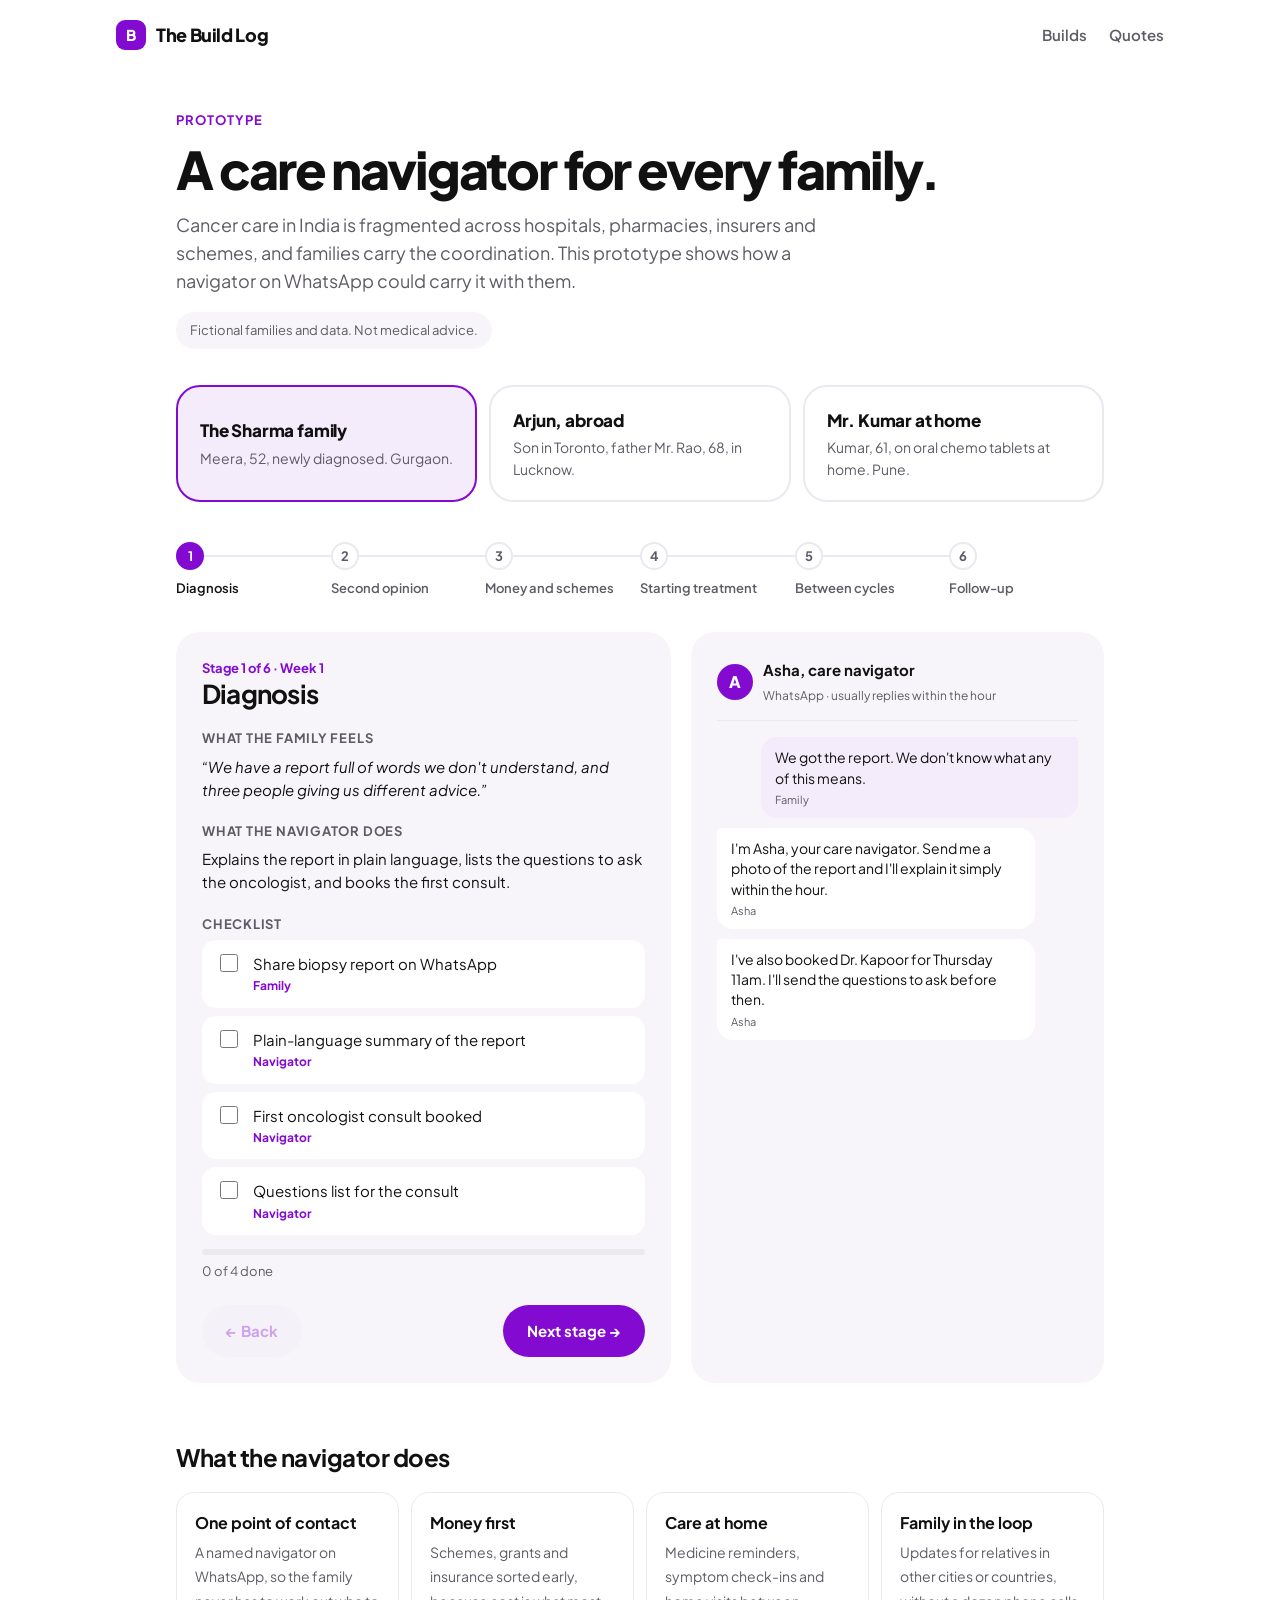
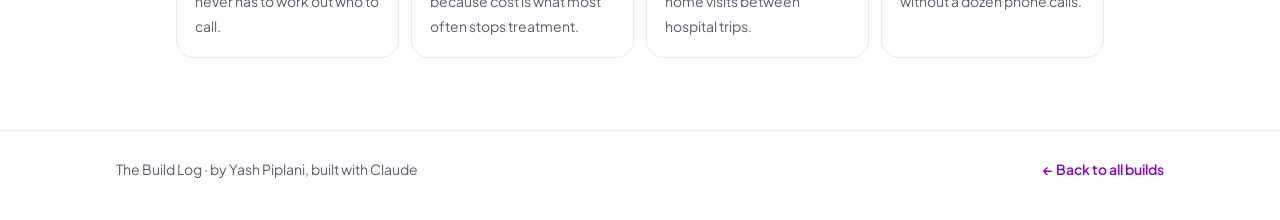
==== care-journey.html @ a48ff1d9 "Add Care Journey prototype and mark it live Co-Authored-By: Claude Opus 5.5 <noreply@anthropic.com> " ====
<!doctype html>
<html lang="en">
<head>
<meta charset="utf-8">
<meta name="viewport" content="width=device-width, initial-scale=1">
<title>Care Journey</title>
<meta name="description" content="A clickable prototype of how a care navigator guides a family through cancer treatment. Fictional people and data.">
<meta name="color-scheme" content="light only">
<link rel="preconnect" href="https://fonts.googleapis.com">
<link href="https://fonts.googleapis.com/css2?family=Plus+Jakarta+Sans:wght@400;600;700;800&display=swap" rel="stylesheet">
<link rel="stylesheet" href="style.css?v=4">
<style>
  .page { max-width: 960px; margin: 0 auto; padding: 40px 16px 72px; }
  .eyebrow { font-size: 13px; font-weight: 700; color: var(--brand); text-transform: uppercase; letter-spacing: .08em; }
  .page h1 { font-size: clamp(34px, 6.5vw, 52px); line-height: 1.05; letter-spacing: -0.04em; font-weight: 800; margin: 12px 0 14px; }
  .lede { color: var(--muted); font-size: 18px; margin: 0; max-width: 640px; }
  .notice { margin-top: 18px; display: inline-block; font-size: 13px; color: var(--muted); background: var(--surface); padding: 8px 14px; border-radius: 999px; }

  /* Family picker */
  .families { display: grid; gap: 12px; grid-template-columns: repeat(auto-fit, minmax(240px, 1fr)); margin-top: 36px; }
  .family {
    text-align: left; font: inherit; color: inherit; cursor: pointer;
    background: var(--bg); border: 2px solid var(--line); border-radius: var(--radius); padding: 20px 22px;
    transition: border-color .15s;
  }
  .family:hover { border-color: var(--brand-tint); }
  .family.on { border-color: var(--brand); background: var(--brand-tint); }
  .family .who { font-weight: 800; font-size: 17px; letter-spacing: -0.01em; }
  .family .ctx { color: var(--muted); font-size: 14px; margin-top: 4px; }

  /* Stepper */
  .stepper { display: flex; margin: 40px 0 0; overflow-x: auto; padding-bottom: 6px; }
  .step {
    flex: 1 0 110px; font: inherit; color: inherit; background: none; border: 0; cursor: pointer;
    text-align: left; padding: 0 8px 0 0; position: relative;
  }
  .step::before { content: ""; position: absolute; left: 0; right: 0; top: 13px; height: 2px; background: var(--line); }
  .step:last-child::before { width: 0; }
  .step .n {
    position: relative; display: grid; place-items: center; width: 28px; height: 28px; border-radius: 50%;
    background: var(--bg); border: 2px solid var(--line); font-size: 13px; font-weight: 700; color: var(--muted);
  }
  .step.done .n { background: var(--brand-tint); border-color: var(--brand-tint); color: var(--brand); }
  .step.on .n { background: var(--brand); border-color: var(--brand); color: #fff; }
  .step .t { display: block; margin-top: 8px; font-size: 13px; font-weight: 600; color: var(--muted); }
  .step.on .t { color: var(--ink); }

  /* Stage panel */
  .stage { display: grid; grid-template-columns: 1.2fr 1fr; gap: 20px; margin-top: 28px; }
  .panel { background: var(--surface); border-radius: var(--radius); padding: 26px; }
  .stage h2 { font-size: 26px; letter-spacing: -0.03em; margin: 0 0 6px; line-height: 1.15; }
  .when { color: var(--brand); font-weight: 700; font-size: 13px; }
  .block { margin-top: 20px; }
  .block h4 { margin: 0 0 6px; font-size: 13px; text-transform: uppercase; letter-spacing: .06em; color: var(--muted); }
  .block p { margin: 0; font-size: 15px; }
  .feeling { font-style: italic; }

  .tasks { list-style: none; padding: 0; margin: 0; display: grid; gap: 8px; }
  .tasks label {
    display: flex; gap: 12px; align-items: flex-start; background: var(--bg); border-radius: 14px;
    padding: 12px 14px; cursor: pointer; font-size: 15px;
  }
  .tasks input { accent-color: var(--brand); width: 18px; height: 18px; margin-top: 2px; flex: none; }
  .tasks .done span { text-decoration: line-through; color: var(--muted); }
  .owner { display: block; font-size: 12px; font-weight: 700; color: var(--brand); margin-top: 2px; text-decoration: none !important; }

  .progress { height: 6px; border-radius: 6px; background: var(--line); margin-top: 14px; overflow: hidden; }
  .progress div { height: 100%; background: var(--brand); border-radius: 6px; transition: width .25s; }
  .ptext { font-size: 13px; color: var(--muted); margin-top: 6px; }

  /* WhatsApp-style chat */
  .chat-head { display: flex; align-items: center; gap: 10px; padding-bottom: 14px; border-bottom: 1px solid var(--line); }
  .avatar { width: 36px; height: 36px; border-radius: 50%; background: var(--brand); color: #fff; display: grid; place-items: center; font-weight: 800; }
  .chat-head b { display: block; font-size: 15px; }
  .chat-head small { color: var(--muted); font-size: 12px; }
  .chat { display: flex; flex-direction: column; gap: 10px; margin-top: 16px; }
  .msg { max-width: 88%; padding: 10px 14px; border-radius: 16px; font-size: 14px; line-height: 1.45; }
  .msg.asha { background: var(--bg); border-top-left-radius: 4px; align-self: flex-start; }
  .msg.fam { background: var(--brand-tint); border-top-right-radius: 4px; align-self: flex-end; }
  .msg small { display: block; font-size: 11px; color: var(--muted); margin-top: 4px; }

  /* Tool: scheme finder / check-in */
  .tool { margin-top: 20px; background: var(--bg); border-radius: 18px; padding: 18px; }
  .tool h4 { margin: 0 0 10px; font-size: 15px; }
  .q { display: flex; justify-content: space-between; align-items: center; gap: 10px; padding: 8px 0; font-size: 14px; border-bottom: 1px solid var(--line); }
  .q:last-of-type { border-bottom: 0; }
  .yn { display: flex; gap: 6px; }
  .yn button { font: inherit; font-size: 13px; font-weight: 700; border: 1px solid var(--line); background: var(--bg); color: var(--muted); border-radius: 999px; padding: 4px 12px; cursor: pointer; }
  .yn button.on { background: var(--brand); border-color: var(--brand); color: #fff; }
  .result { margin-top: 12px; font-size: 14px; background: var(--brand-tint); border-radius: 12px; padding: 12px 14px; }
  .result.alert { background: #FDECEC; color: #8A1C1C; }

  .nav-row { display: flex; justify-content: space-between; gap: 12px; margin-top: 24px; }
  .nav-row .btn[disabled] { opacity: .35; cursor: default; transform: none; }

  .model { margin-top: 56px; }
  .model h2 { font-size: 24px; letter-spacing: -0.02em; margin: 0 0 16px; }
  .pillars { display: grid; gap: 12px; grid-template-columns: repeat(auto-fit, minmax(200px, 1fr)); }
  .pillars div { border: 1px solid var(--line); border-radius: 18px; padding: 18px; }
  .pillars b { display: block; margin-bottom: 4px; }
  .pillars span { color: var(--muted); font-size: 14px; }

  @media (max-width: 760px) { .stage { grid-template-columns: 1fr; } }
</style>
</head>
<body>

<nav class="nav">
  <a class="logo" href="index.html"><span class="mark">B</span>The Build Log</a>
  <div class="nav-links">
    <a href="index.html#builds">Builds</a>
    <a href="quotes.html">Quotes</a>
  </div>
</nav>

<main class="page">
  <div class="eyebrow">Prototype</div>
  <h1>A care navigator for every family.</h1>
  <p class="lede">Cancer care in India is fragmented across hospitals, pharmacies, insurers and schemes, and families carry the coordination. This prototype shows how a navigator on WhatsApp could carry it with them.</p>
  <span class="notice">Fictional families and data. Not medical advice.</span>

  <div class="families" id="families"></div>
  <div class="stepper" id="stepper"></div>
  <div class="stage" id="stage"></div>

  <section class="model">
    <h2>What the navigator does</h2>
    <div class="pillars">
      <div><b>One point of contact</b><span>A named navigator on WhatsApp, so the family never has to work out who to call.</span></div>
      <div><b>Money first</b><span>Schemes, grants and insurance sorted early, because cost is what most often stops treatment.</span></div>
      <div><b>Care at home</b><span>Medicine reminders, symptom check-ins and home visits between hospital trips.</span></div>
      <div><b>Family in the loop</b><span>Updates for relatives in other cities or countries, without a dozen phone calls.</span></div>
    </div>
  </section>
</main>

<footer>
  <div class="footer-inner">
    <span>The Build Log &middot; by Yash Piplani, built with Claude</span>
    <a href="index.html">&larr; Back to all builds</a>
  </div>
</footer>

<script>
  // ALL PEOPLE, PLACES AND DATA BELOW ARE FICTIONAL.
  // Each family has stages. Each stage has: what the family feels, what the navigator does,
  // a checklist, a WhatsApp-style conversation, and optionally a small tool.
  const families = [
    {
      id: "meera",
      who: "The Sharma family",
      ctx: "Meera, 52, newly diagnosed. Gurgaon.",
      stages: [
        {
          title: "Diagnosis",
          when: "Week 1",
          feeling: "We have a report full of words we don't understand, and three people giving us different advice.",
          navigator: "Explains the report in plain language, lists the questions to ask the oncologist, and books the first consult.",
          tasks: [["Share biopsy report on WhatsApp", "Family"], ["Plain-language summary of the report", "Navigator"], ["First oncologist consult booked", "Navigator"], ["Questions list for the consult", "Navigator"]],
          chat: [["fam", "We got the report. We don't know what any of this means."], ["nav", "I'm Asha, your care navigator. Send me a photo of the report and I'll explain it simply within the hour."], ["nav", "I've also booked Dr. Kapoor for Thursday 11am. I'll send the questions to ask before then."]]
        },
        {
          title: "Second opinion",
          when: "Week 2",
          feeling: "Are we choosing the right hospital? Everyone says something different.",
          navigator: "Arranges a second opinion, compares both treatment plans side by side, and lays out cost and travel for each.",
          tasks: [["Second opinion booked", "Navigator"], ["Both plans compared in one page", "Navigator"], ["Family decides on hospital", "Family"]],
          chat: [["nav", "Both doctors recommend a similar plan. The main differences are cost and travel time, here's a one-page comparison."], ["fam", "This helps a lot. We'll go with the closer hospital."]]
        },
        {
          title: "Money and schemes",
          when: "Week 2 to 3",
          feeling: "We don't know how much this will cost, or whether we can afford all of it.",
          navigator: "Estimates the full cost, checks which schemes and grants the family may qualify for, and helps with the paperwork.",
          tasks: [["Treatment cost estimate shared", "Navigator"], ["Scheme eligibility checked", "Navigator"], ["Documents collected", "Family"], ["Applications submitted", "Navigator"]],
          chat: [["fam", "The estimate is much more than our insurance covers."], ["nav", "Let's check what else you can use. Answer 3 quick questions in the scheme finder and I'll take it from there."]],
          tool: "schemes"
        },
        {
          title: "Starting treatment",
          when: "Week 4",
          feeling: "We're nervous about the first cycle and don't know what to expect at home afterwards.",
          navigator: "Shares a simple day-by-day plan for the first cycle, what's normal, and the warning signs that need an urgent call.",
          tasks: [["Cycle 1 date confirmed", "Navigator"], ["What-to-expect guide sent", "Navigator"], ["Hospital bag checklist", "Family"], ["Emergency contacts saved", "Family"]],
          chat: [["nav", "Cycle 1 is confirmed for Monday 9am. I've sent a short guide on the first week at home."], ["nav", "Save this: if Meera has a fever, call the hospital's oncology line straight away, day or night."]]
        },
        {
          title: "Between cycles",
          when: "Weeks 5 to 16",
          feeling: "The weeks between hospital visits feel like we're on our own.",
          navigator: "Daily check-ins on WhatsApp, flags anything worrying to the care team, and arranges home visits when needed.",
          tasks: [["Daily symptom check-in", "Family"], ["Weekly summary to the doctor", "Navigator"], ["Home nurse visit after cycle 2", "Navigator"]],
          chat: [["nav", "Good morning! Quick check-in: how is Meera feeling today?"], ["fam", "Tired, and she didn't eat much yesterday."], ["nav", "Thanks for telling me. I've noted it for Dr. Kapoor and I'm sending tips on small, frequent meals."]],
          tool: "checkin"
        },
        {
          title: "Follow-up",
          when: "Month 6 onwards",
          feeling: "Treatment is done. Now what? We're scared of missing something.",
          navigator: "Keeps a follow-up calendar, sends reminders for scans and visits, and stays the family's single point of contact.",
          tasks: [["Follow-up calendar shared", "Navigator"], ["First review scan booked", "Navigator"], ["Records organised in one place", "Navigator"]],
          chat: [["nav", "Meera's first review scan is in 3 weeks. I'll remind you 2 days before."], ["fam", "Thank you, Asha. We couldn't have done this alone."]]
        }
      ]
    },
    {
      id: "rao",
      who: "Arjun, abroad",
      ctx: "Son in Toronto, father Mr. Rao, 68, in Lucknow.",
      stages: [
        {
          title: "Far away",
          when: "Week 1",
          feeling: "I'm 11,000 km away, getting updates from relatives that don't add up.",
          navigator: "Becomes the single source of truth: one group with the son, the mother and the navigator, with updates after every visit.",
          tasks: [["Family WhatsApp group set up", "Navigator"], ["Consent to share updates", "Family"], ["Arjun added to all updates", "Navigator"]],
          chat: [["fam", "My mother says one thing, my uncle says another. I just want to know what the doctor actually said."], ["nav", "From now on I'll post a summary in this group after every visit, in English and Hindi."]]
        },
        {
          title: "Joining from abroad",
          when: "Week 2",
          feeling: "I want to be part of the big decisions, not hear about them later.",
          navigator: "Schedules key consults at a time that works across both time zones and sets up a video link for Arjun.",
          tasks: [["Consult at a time that suits Toronto", "Navigator"], ["Video link shared", "Navigator"], ["Arjun's questions sent to the doctor", "Family"]],
          chat: [["nav", "I've booked the consult for 7:30pm IST, which is 10am in Toronto. Here's the video link."], ["fam", "Perfect. I'll send my questions tonight."]]
        },
        {
          title: "Help at home",
          when: "Weeks 3 to 12",
          feeling: "My mother is managing everything alone. I can't be there.",
          navigator: "Arranges home visits, medicine delivery and transport to the hospital, and checks in with Mrs. Rao every day.",
          tasks: [["Medicine home delivery set up", "Navigator"], ["Cab booked for every hospital visit", "Navigator"], ["Weekly home nurse visit", "Navigator"]],
          chat: [["nav", "Medicines for this month are delivered. The nurse visits every Friday, and I've booked cabs for both hospital trips."], ["fam", "This takes so much off my mother's plate."]]
        },
        {
          title: "Paying from abroad",
          when: "Ongoing",
          feeling: "I want to pay for things directly and know where the money is going.",
          navigator: "Shares every bill in one running ledger and sets up direct payments to the hospital and pharmacy.",
          tasks: [["Running cost ledger shared", "Navigator"], ["Direct payment to the hospital", "Family"], ["Monthly cost summary", "Navigator"]],
          chat: [["nav", "Here's this month's summary: hospital, medicines and home visits, with receipts attached."], ["fam", "Thank you. This is the first time I've seen it all in one place."]]
        }
      ]
    },
    {
      id: "kumar",
      who: "Mr. Kumar at home",
      ctx: "Kumar, 61, on oral chemo tablets at home. Pune.",
      stages: [
        {
          title: "Starting tablets",
          when: "Day 1",
          feeling: "Tablets at home sound easy, but the schedule is confusing and the side effects worry me.",
          navigator: "Turns the prescription into a simple daily schedule and explains which side effects are normal and which need a call.",
          tasks: [["Prescription turned into a daily schedule", "Navigator"], ["Reminder times agreed", "Family"], ["Warning signs explained", "Navigator"]],
          chat: [["nav", "Here's your schedule as a simple chart: when to take each tablet and with or without food."], ["fam", "Much clearer than the prescription, thank you."]]
        },
        {
          title: "Daily reminders",
          when: "Every day",
          feeling: "Some days I forget, and I don't know what to do if I miss a dose.",
          navigator: "Sends a reminder at each dose time and a one-tap 'taken' reply. Missed doses are flagged so the care team can advise.",
          tasks: [["Morning reminder", "Navigator"], ["Evening reminder", "Navigator"], ["Missed doses flagged to the care team", "Navigator"]],
          chat: [["nav", "Time for your 8pm tablet. Reply 1 when you've taken it."], ["fam", "1"], ["nav", "Got it, thank you. That's 6 days in a row."]],
          tool: "checkin"
        },
        {
          title: "Refills",
          when: "Every 4 weeks",
          feeling: "Last month we ran out for two days because the pharmacy didn't have stock.",
          navigator: "Tracks how many tablets are left, orders refills early, and finds another pharmacy if stock runs short.",
          tasks: [["Tablet count tracked", "Navigator"], ["Refill ordered 7 days early", "Navigator"], ["Backup pharmacy identified", "Navigator"]],
          chat: [["nav", "You have about 7 days left, so I've ordered the refill. It arrives Wednesday."], ["fam", "Great, no more last-minute running around."]]
        },
        {
          title: "Doctor review",
          when: "Monthly",
          feeling: "I only see the doctor for ten minutes, and I forget half of what happened this month.",
          navigator: "Sends the doctor a one-page summary before each review: doses taken, missed doses and symptoms reported.",
          tasks: [["Monthly summary sent to the doctor", "Navigator"], ["Questions for the review", "Family"], ["Review notes shared back", "Navigator"]],
          chat: [["nav", "I've sent Dr. Iyer this month's summary: 27 of 28 days taken, mild tiredness in week 2."], ["fam", "That makes the appointment so much easier."]]
        }
      ]
    }
  ];

  const $ = id => document.getElementById(id);
  let fam = families[0], stageIndex = 0;
  const ticked = {};               // remembers ticked tasks while the page is open
  const toolState = {};

  function renderFamilies() {
    $("families").innerHTML = families.map(f => `
      <button class="family ${f.id === fam.id ? "on" : ""}" data-id="${f.id}">
        <div class="who">${f.who}</div><div class="ctx">${f.ctx}</div>
      </button>`).join("");
    document.querySelectorAll(".family").forEach(b => b.onclick = () => {
      fam = families.find(f => f.id === b.dataset.id); stageIndex = 0; render();
    });
  }

  function key(i) { return fam.id + "-" + i; }
  function stageDone(i) {
    const t = ticked[key(i)] || [];
    return fam.stages[i].tasks.length && t.filter(Boolean).length === fam.stages[i].tasks.length;
  }

  function renderStepper() {
    $("stepper").innerHTML = fam.stages.map((s, i) => `
      <button class="step ${i === stageIndex ? "on" : ""} ${stageDone(i) ? "done" : ""}" data-i="${i}">
        <span class="n">${stageDone(i) && i !== stageIndex ? "&#10003;" : i + 1}</span><span class="t">${s.title}</span>
      </button>`).join("");
    document.querySelectorAll(".step").forEach(b => b.onclick = () => { stageIndex = +b.dataset.i; render(); });
  }

  function tool(type) {
    const st = toolState[type] || (toolState[type] = {});
    const yn = (k, label) => `
      <div class="q"><span>${label}</span><span class="yn">
        <button class="${st[k] === true ? "on" : ""}" data-k="${k}" data-v="1">Yes</button>
        <button class="${st[k] === false ? "on" : ""}" data-k="${k}" data-v="0">No</button></span></div>`;
    if (type === "schemes") {
      let out = "";
      if (Object.keys(st).length === 3) {
        const ideas = [];
        if (st.card || st.age) ideas.push("Ayushman Bharat PM-JAY");
        ideas.push("your state's health scheme");
        if (st.low) ideas.push("NGO and hospital grants for treatment costs");
        out = `<div class="result"><b>Worth checking:</b> ${ideas.join(", ")}. The navigator confirms eligibility and handles the forms.</div>`;
      }
      return `<div class="tool"><h4>Scheme finder (demo)</h4>
        ${yn("card", "Does the family have an Ayushman card or ration card?")}
        ${yn("age", "Is the patient aged 70 or above?")}
        ${yn("low", "Would treatment costs strain the family's savings?")}
        ${out}</div>`;
    }
    if (type === "checkin") {
      let out = "";
      if (st.fever === true) out = `<div class="result alert"><b>Call the oncology team now.</b> A fever during cancer treatment needs urgent medical attention.</div>`;
      else if (Object.keys(st).length === 3) out = `<div class="result">${st.eat === false || st.dose === false ? "Noted. The navigator will follow up today and share it with the care team." : "All good today. See you at tomorrow's check-in."}</div>`;
      return `<div class="tool"><h4>Today's check-in (demo)</h4>
        ${yn("fever", "Any fever today?")}
        ${yn("eat", "Eating reasonably well?")}
        ${yn("dose", "Taken today's medicines?")}
        ${out}</div>`;
    }
    return "";
  }

  function renderStage() {
    const s = fam.stages[stageIndex], k = key(stageIndex);
    const t = ticked[k] || (ticked[k] = s.tasks.map(() => false));
    const done = t.filter(Boolean).length;
    $("stage").innerHTML = `
      <div class="panel">
        <div class="when">Stage ${stageIndex + 1} of ${fam.stages.length} &middot; ${s.when}</div>
        <h2>${s.title}</h2>
        <div class="block"><h4>What the family feels</h4><p class="feeling">&ldquo;${s.feeling}&rdquo;</p></div>
        <div class="block"><h4>What the navigator does</h4><p>${s.navigator}</p></div>
        <div class="block"><h4>Checklist</h4>
          <ul class="tasks">${s.tasks.map(([task, owner], i) => `
            <li><label class="${t[i] ? "done" : ""}"><input type="checkbox" data-i="${i}" ${t[i] ? "checked" : ""}>
              <span>${task}<span class="owner">${owner}</span></span></label></li>`).join("")}</ul>
          <div class="progress"><div style="width:${(done / s.tasks.length) * 100}%"></div></div>
          <div class="ptext">${done} of ${s.tasks.length} done</div>
        </div>
        <div class="nav-row">
          <button class="btn btn-soft" id="prev" ${stageIndex === 0 ? "disabled" : ""}>&larr; Back</button>
          <button class="btn btn-brand" id="next" ${stageIndex === fam.stages.length - 1 ? "disabled" : ""}>Next stage &rarr;</button>
        </div>
      </div>
      <div class="panel">
        <div class="chat-head"><span class="avatar">A</span><div><b>Asha, care navigator</b><small>WhatsApp &middot; usually replies within the hour</small></div></div>
        <div class="chat">${s.chat.map(([from, text]) => `<div class="msg ${from === "nav" ? "asha" : "fam"}">${text}<small>${from === "nav" ? "Asha" : "Family"}</small></div>`).join("")}</div>
        ${s.tool ? tool(s.tool) : ""}
      </div>`;

    document.querySelectorAll(".tasks input").forEach(cb => cb.onchange = () => {
      t[+cb.dataset.i] = cb.checked; renderStepper(); renderStage();
    });
    document.querySelectorAll(".yn button").forEach(b => b.onclick = () => {
      toolState[s.tool][b.dataset.k] = b.dataset.v === "1"; renderStage();
    });
    $("prev").onclick = () => { if (stageIndex > 0) { stageIndex--; render(); } };
    $("next").onclick = () => { if (stageIndex < fam.stages.length - 1) { stageIndex++; render(); } };
  }

  function render() { renderFamilies(); renderStepper(); renderStage(); }
  render();
</script>
</body>
</html>
---- style.css ----
/* The Build Log: shared styles for every page.
   One brand colour (#820AD1) plus neutrals. Change --brand to rebrand the whole site. */

:root {
  color-scheme: light only;
  --brand: #820AD1;
  --brand-dark: #6407A3;
  --brand-tint: #F4EBFB;
  --bg: #FFFFFF;
  --surface: #F7F5F9;
  --ink: #111111;
  --muted: #5F5B66;
  --line: #ECE8F0;
  --on-brand: #FFFFFF;
  --radius: 24px;
}

* { box-sizing: border-box; }
html { scroll-behavior: smooth; }
body {
  margin: 0;
  background: var(--bg);
  color: var(--ink);
  font-family: "Plus Jakarta Sans", system-ui, sans-serif;
  line-height: 1.55;
  -webkit-font-smoothing: antialiased;
}
a { color: inherit; }

/* Top bar */
.nav {
  max-width: 1080px; margin: 0 auto; padding: 20px 16px;
  display: flex; justify-content: space-between; align-items: center;
}
.logo {
  font-weight: 800; font-size: 18px; text-decoration: none;
  display: flex; align-items: center; gap: 10px; letter-spacing: -0.02em;
}
.logo .mark {
  width: 30px; height: 30px; border-radius: 9px; background: var(--brand);
  color: var(--on-brand); display: grid; place-items: center; font-size: 15px;
}
.nav-links { display: flex; gap: 22px; font-weight: 600; font-size: 15px; }
.nav-links a { text-decoration: none; color: var(--muted); }
.nav-links a:hover, .nav-links a.on { color: var(--brand); }

/* Hero */
.hero { background: var(--brand); color: var(--on-brand); }
.hero-inner { max-width: 1080px; margin: 0 auto; padding: 72px 16px 80px; }
.hero h1 {
  font-size: clamp(40px, 8vw, 76px); line-height: 1.02; letter-spacing: -0.04em;
  font-weight: 800; margin: 0 0 20px; max-width: 760px;
}
.hero p { font-size: clamp(17px, 2.2vw, 20px); max-width: 560px; margin: 0; opacity: .88; }
.hero .actions { display: flex; flex-wrap: wrap; gap: 12px; margin-top: 32px; }

/* Buttons */
.btn {
  display: inline-flex; align-items: center; gap: 8px;
  font: inherit; font-weight: 700; font-size: 15px; cursor: pointer;
  padding: 14px 24px; border-radius: 999px; border: 0; text-decoration: none;
  transition: transform .15s, background .15s;
}
.btn:hover { transform: translateY(-1px); }
.btn-light { background: var(--on-brand); color: #820AD1; }
.btn-ghost { background: transparent; color: var(--on-brand); box-shadow: inset 0 0 0 2px rgba(255,255,255,.5); }
.btn-brand { background: var(--brand); color: var(--on-brand); }
.btn-brand:hover { background: var(--brand-dark); }
.btn-soft { background: var(--brand-tint); color: var(--brand); }

/* Sections */
.section { max-width: 1080px; margin: 0 auto; padding: 64px 16px; }
.section-head { display: flex; justify-content: space-between; align-items: end; gap: 16px; flex-wrap: wrap; margin-bottom: 28px; }
.section h2 { font-size: clamp(28px, 4.5vw, 40px); letter-spacing: -0.03em; line-height: 1.1; margin: 0; font-weight: 800; }
.section-head p { color: var(--muted); margin: 0; }

/* Project cards */
.grid { display: grid; gap: 16px; grid-template-columns: repeat(auto-fill, minmax(280px, 1fr)); }
.card {
  background: var(--surface); border-radius: var(--radius); padding: 28px;
  display: flex; flex-direction: column; gap: 12px; text-decoration: none;
  border: 1px solid transparent; transition: border-color .15s, transform .15s;
}
a.card:hover { border-color: var(--brand); transform: translateY(-2px); }
.card .top { display: flex; justify-content: space-between; align-items: center; }
.card .num { font-weight: 800; color: var(--brand); font-size: 15px; }
.pill { font-size: 12px; font-weight: 700; padding: 4px 12px; border-radius: 999px; }
.pill.live { background: var(--brand); color: var(--on-brand); }
.pill.soon { background: var(--bg); color: var(--muted); }
.card h3 { font-size: 21px; letter-spacing: -0.02em; margin: 4px 0 0; line-height: 1.25; }
.card p { margin: 0; color: var(--muted); font-size: 15px; flex: 1; }
.tags { display: flex; flex-wrap: wrap; gap: 6px; }
.tag { font-size: 12px; font-weight: 600; color: var(--muted); background: var(--bg); padding: 4px 10px; border-radius: 999px; }
.card .go { font-weight: 700; color: var(--brand); font-size: 15px; }

/* Stats strip */
.stats { display: flex; gap: 40px; margin-top: 40px; }
.stats b { display: block; font-size: 36px; letter-spacing: -0.03em; line-height: 1; }
.stats span { font-size: 14px; opacity: .8; }

/* Footer */
footer { border-top: 1px solid var(--line); }
.footer-inner {
  max-width: 1080px; margin: 0 auto; padding: 28px 16px 40px;
  display: flex; justify-content: space-between; flex-wrap: wrap; gap: 12px;
  color: var(--muted); font-size: 14px;
}
.footer-inner a { color: var(--brand); font-weight: 600; text-decoration: none; }

@media (max-width: 560px) {
  .nav-links { gap: 14px; font-size: 14px; }
  .hero-inner { padding: 48px 16px 56px; }
  .stats { gap: 28px; }
}

/* Nav sitting on the purple hero */
.hero .logo .mark { background: var(--on-brand); color: #820AD1; }
.hero .nav-links a { color: rgba(255,255,255,.75); }
.hero .nav-links a:hover, .hero .nav-links a.on { color: var(--on-brand); }

/* Signature purple stays exact in light and dark mode */
.hero { background: #820AD1; }

/* Landing page: purple all the way down, white cards on top */
body.landing { background: #820AD1; color: #FFFFFF; }
.landing .section h2 { color: #FFFFFF; }
.landing .section-head p { color: rgba(255,255,255,.75); }
.landing .card { background: #FFFFFF; color: #111111; }
.landing .card p { color: #5F5B66; }
.landing .card .num, .landing .card .go { color: #820AD1; }
.landing .tag { background: #F4EBFB; color: #6407A3; }
.landing .pill.live { background: #820AD1; color: #FFFFFF; }
.landing .pill.soon { background: #F4EBFB; color: #6407A3; }
.landing a.card:hover { border-color: transparent; box-shadow: 0 12px 32px rgba(40,0,70,.35); }
.landing footer { border-top: 1px solid rgba(255,255,255,.2); }
.landing .footer-inner { color: rgba(255,255,255,.75); }
.landing .footer-inner a { color: #FFFFFF; }
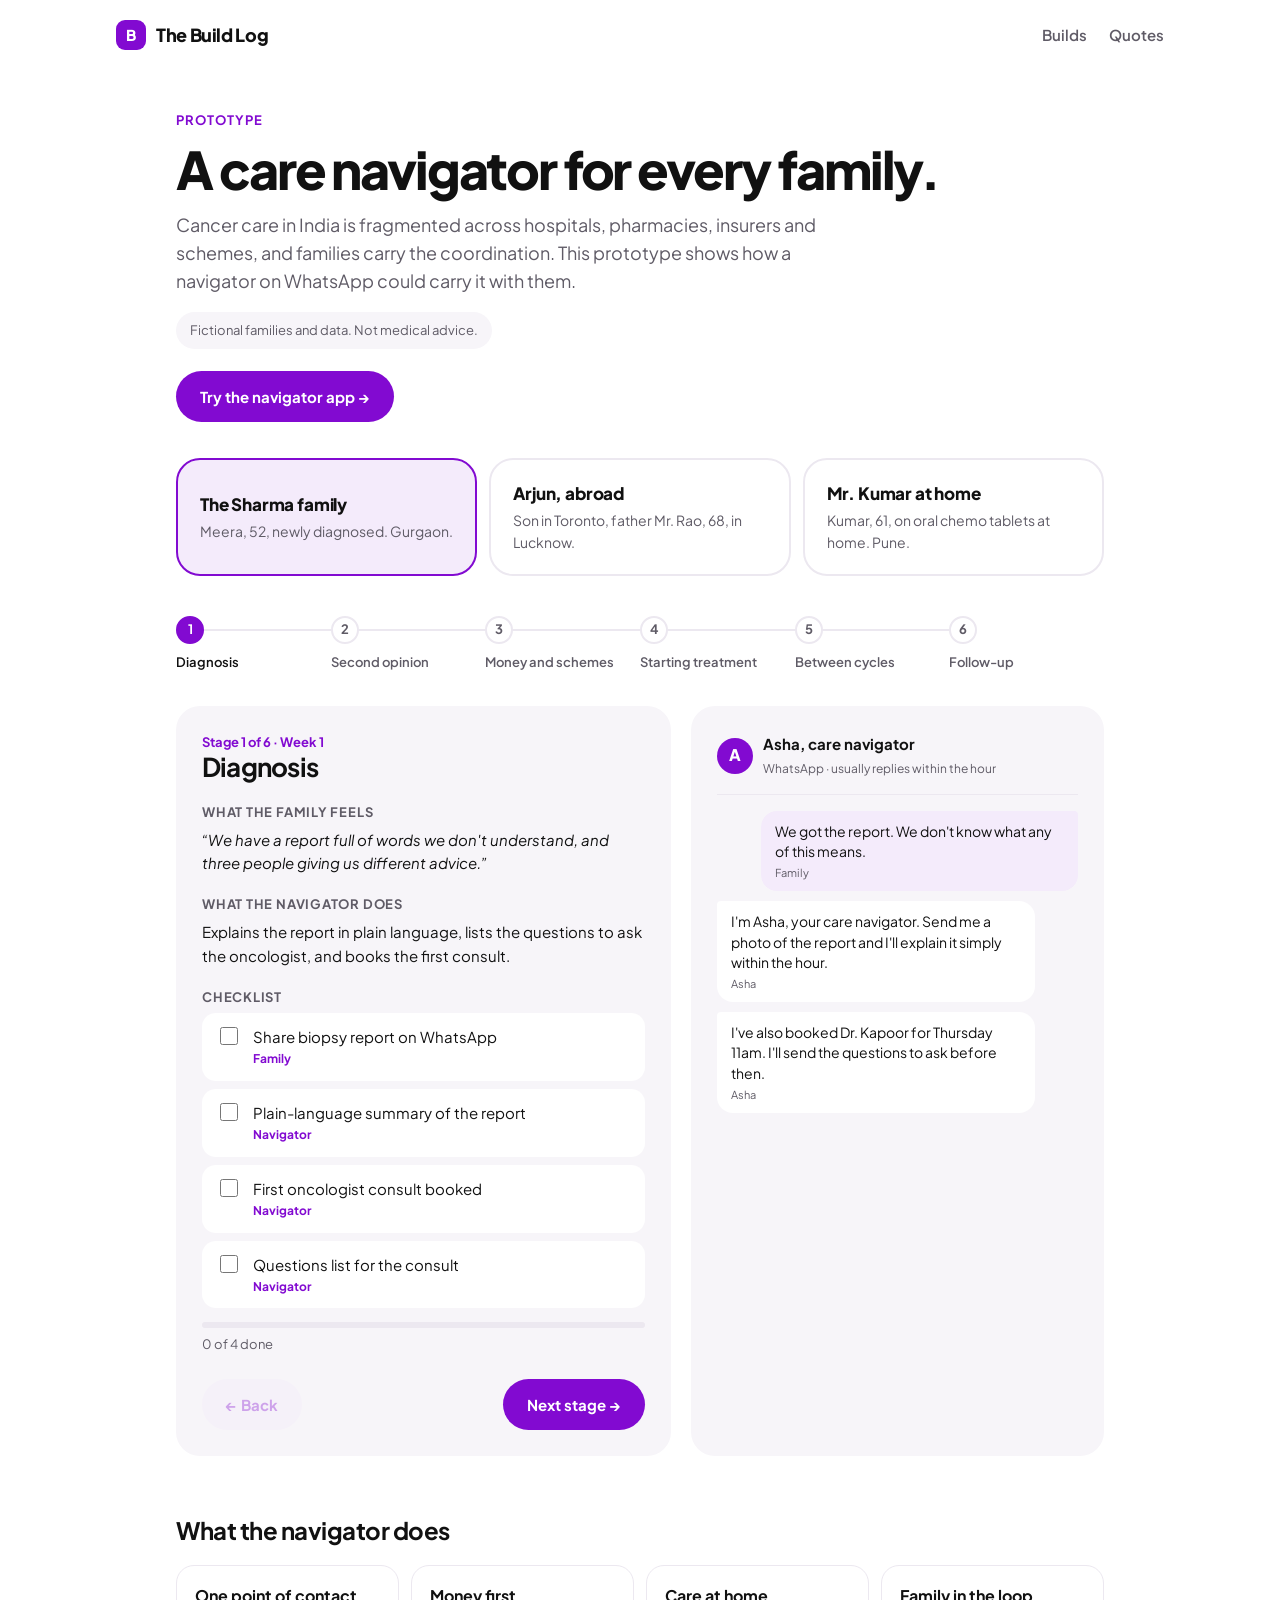
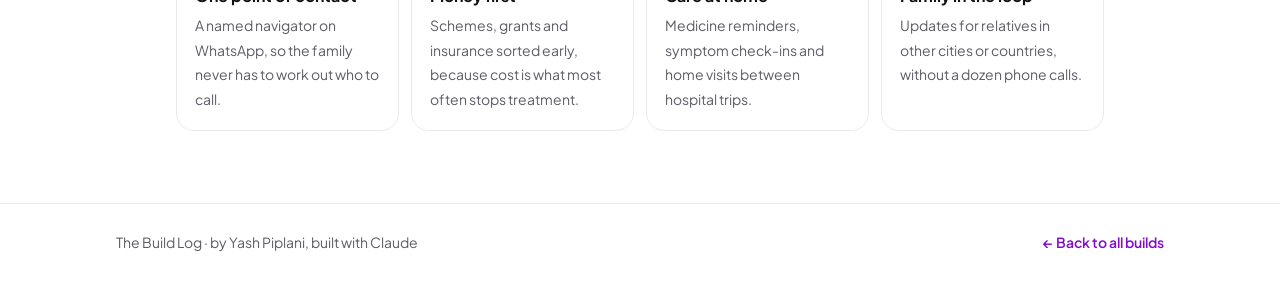
==== commit 4f69f101: "Add working Care Navigator app with patient summaries and longitudinal timelines Navigator console w" ====
--- a/care-journey.html
+++ b/care-journey.html
@@ -118,6 +118,7 @@
   <h1>A care navigator for every family.</h1>
   <p class="lede">Cancer care in India is fragmented across hospitals, pharmacies, insurers and schemes, and families carry the coordination. This prototype shows how a navigator on WhatsApp could carry it with them.</p>
   <span class="notice">Fictional families and data. Not medical advice.</span>
+  <div style="margin-top:22px"><a class="btn btn-brand" href="care-navigator.html">Try the navigator app &rarr;</a></div>
 
   <div class="families" id="families"></div>
   <div class="stepper" id="stepper"></div>
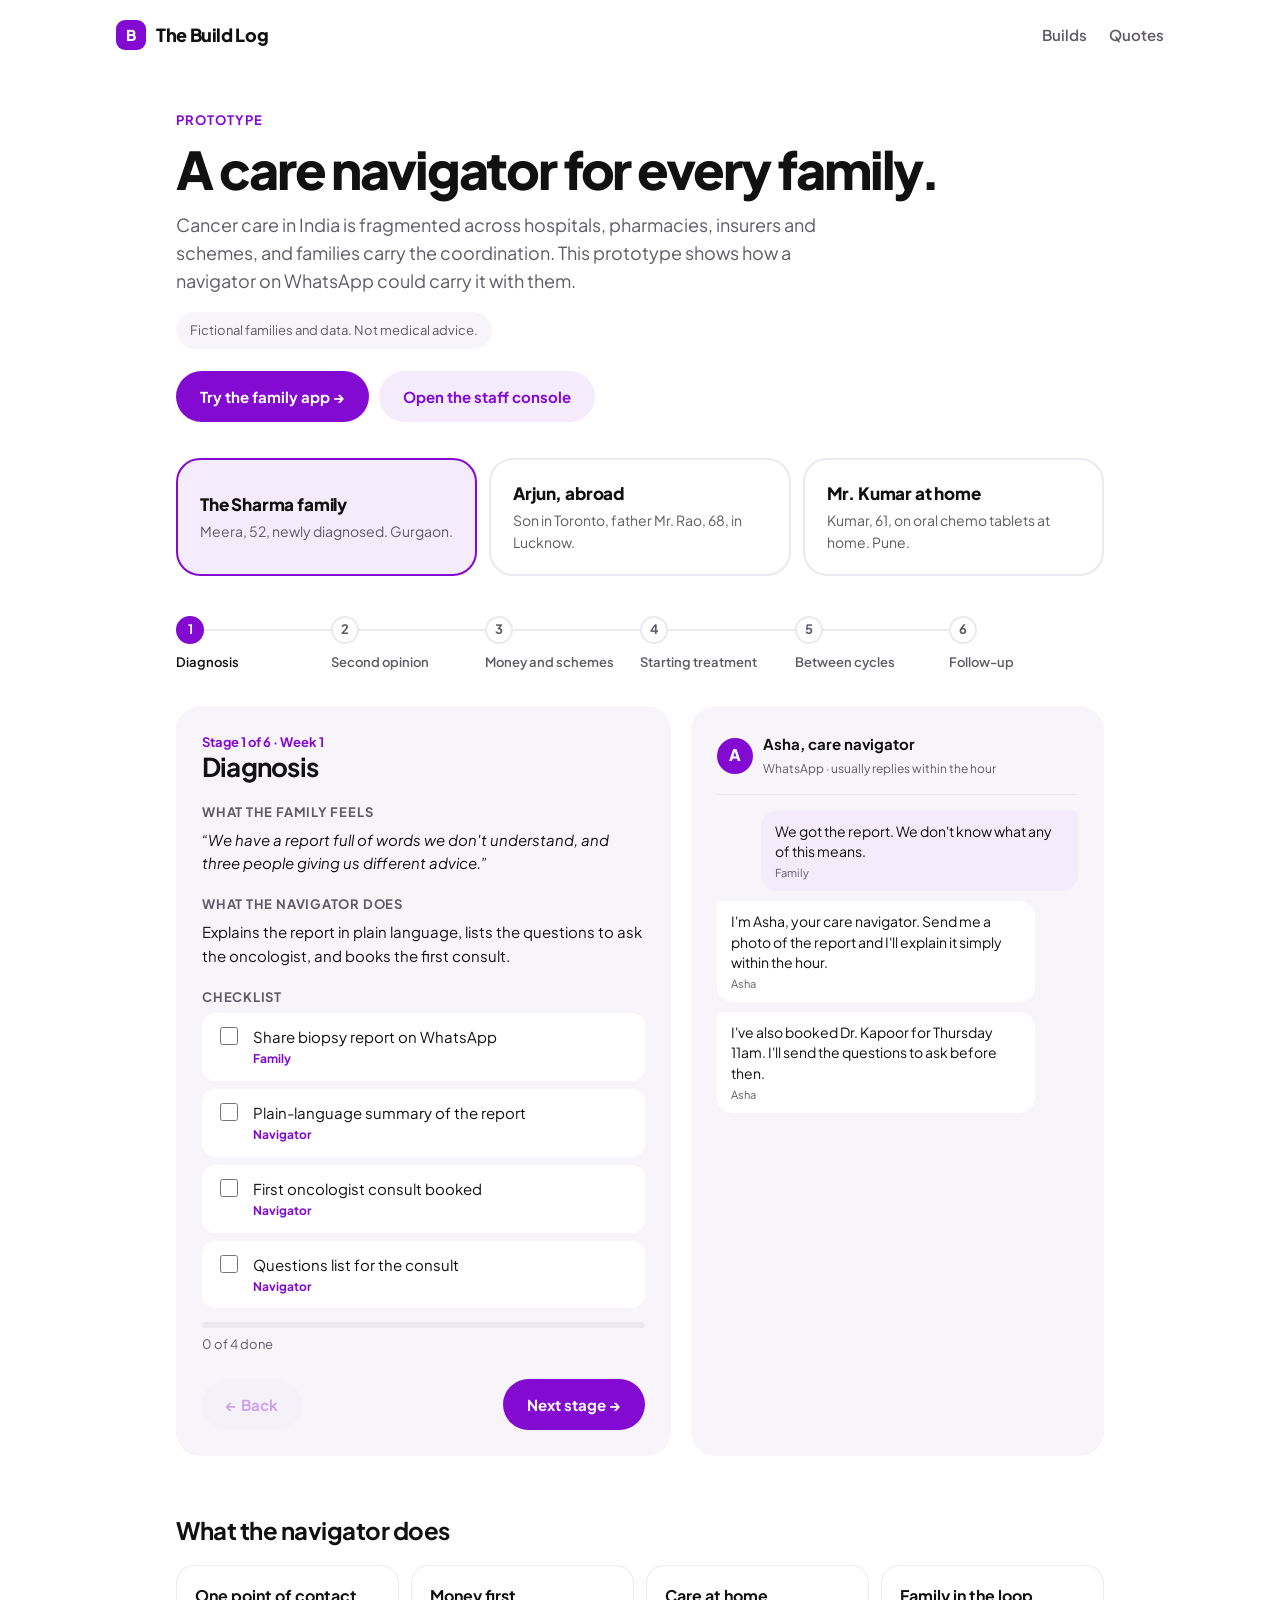
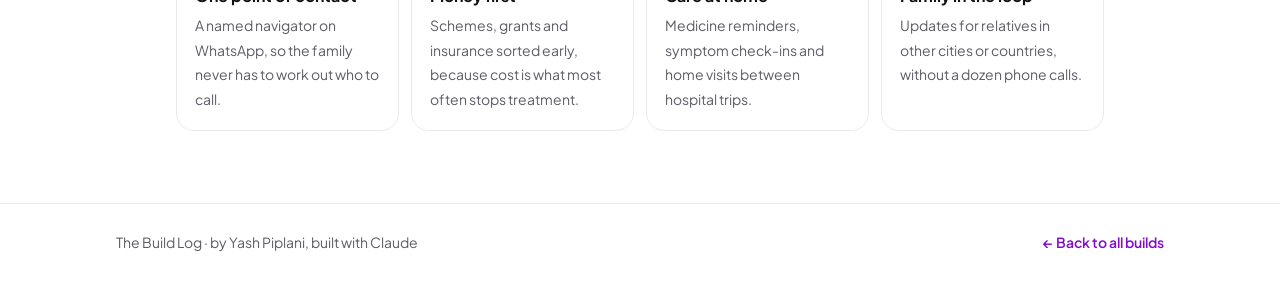
==== commit 4776afae: "Add family care app sharing data with the staff console Family app: daily check-in, medicines, journ" ====
--- a/care-journey.html
+++ b/care-journey.html
@@ -118,7 +118,7 @@
   <h1>A care navigator for every family.</h1>
   <p class="lede">Cancer care in India is fragmented across hospitals, pharmacies, insurers and schemes, and families carry the coordination. This prototype shows how a navigator on WhatsApp could carry it with them.</p>
   <span class="notice">Fictional families and data. Not medical advice.</span>
-  <div style="margin-top:22px"><a class="btn btn-brand" href="care-navigator.html">Try the navigator app &rarr;</a></div>
+  <div style="margin-top:22px;display:flex;flex-wrap:wrap;gap:10px"><a class="btn btn-brand" href="care-family.html">Try the family app &rarr;</a> <a class="btn btn-soft" href="care-navigator.html">Open the staff console</a></div>
 
   <div class="families" id="families"></div>
   <div class="stepper" id="stepper"></div>
